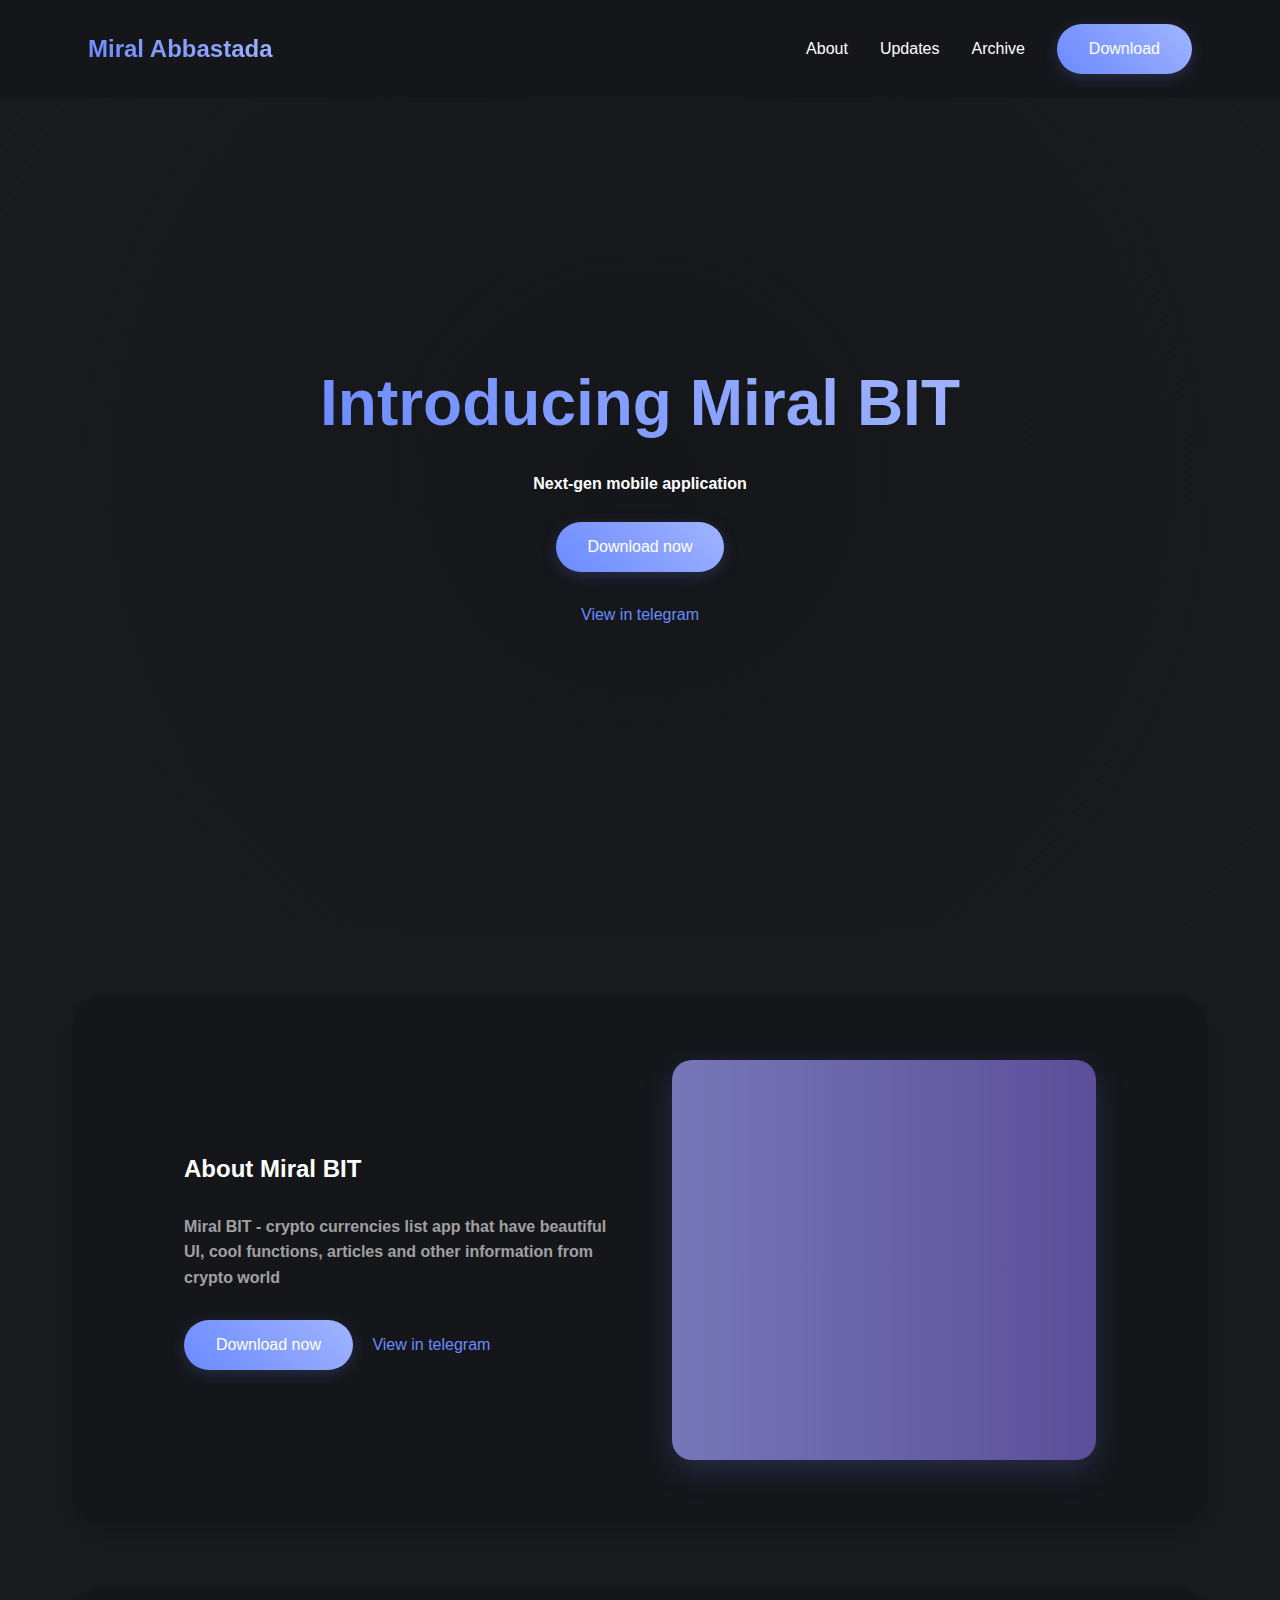
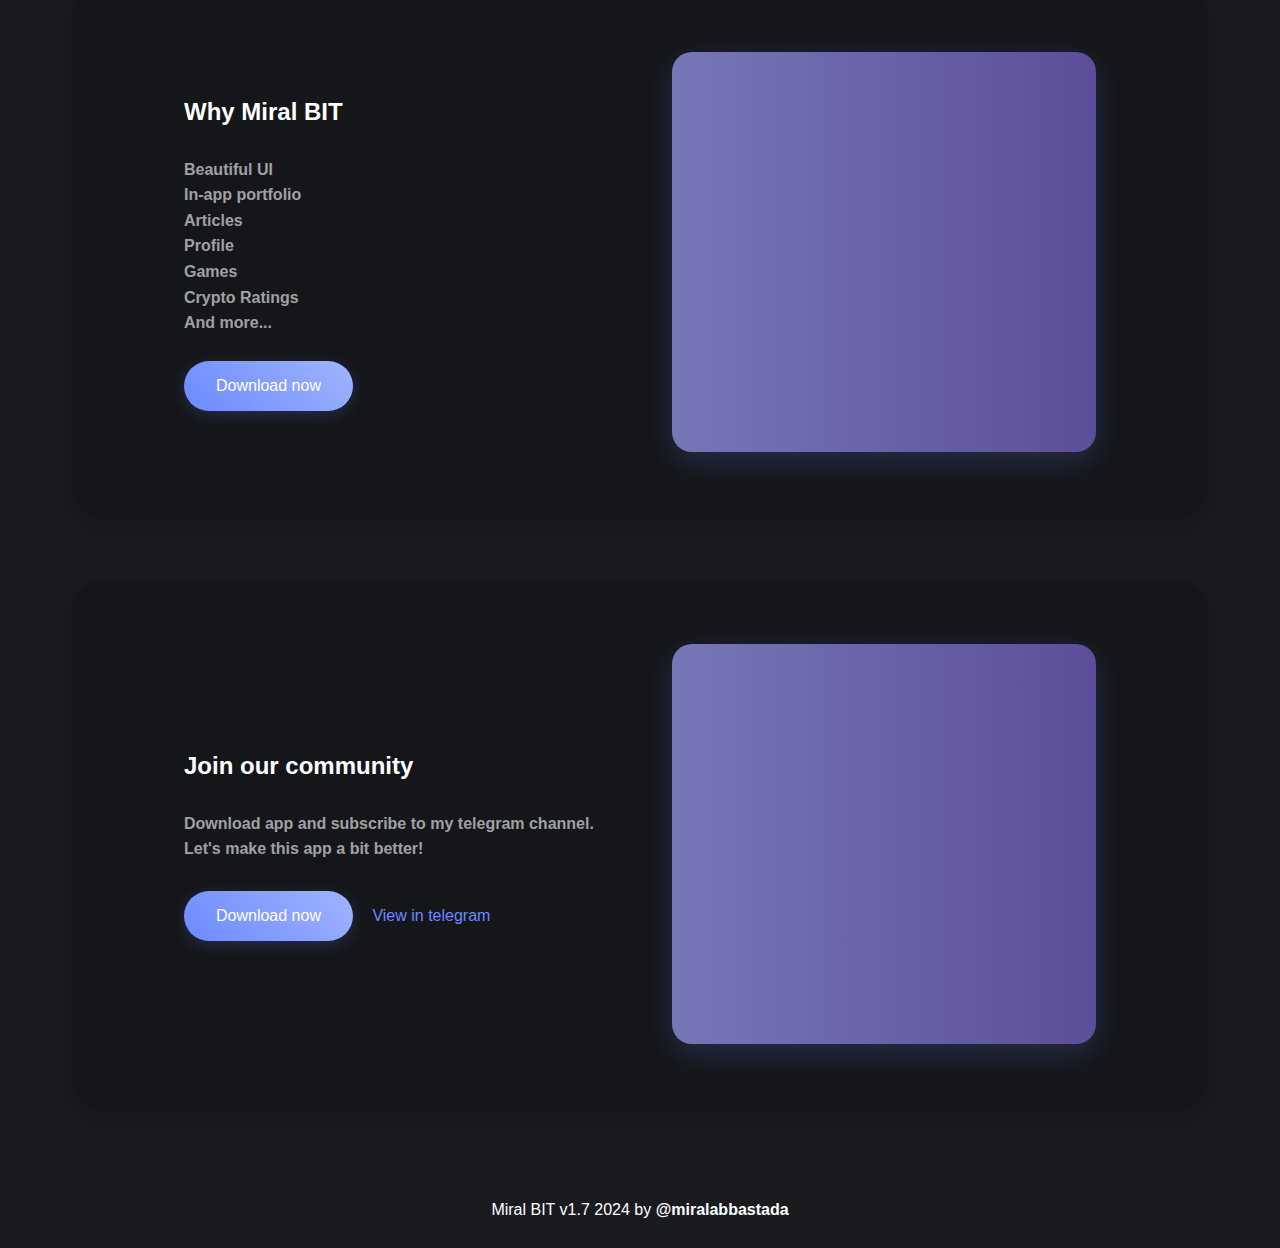
==== index.html @ 4105c6ab "upload files" ====
<!DOCTYPE html>
<html lang="en">
<head>
    <meta charset="UTF-8">
    <meta name="viewport" content="width=device-width, initial-scale=1.0">
    <title>Miral BIT</title>
    <link rel="stylesheet" href="styles.css">
    <link rel="icon" href="Product.png">
</head>
<body>
    <header class="header">
        <div class="container">
            <nav>
                <div class="logo">Miral Abbastada</div>
                <div class="nav-links">
                    <a href="index.html">About</a>
                    <a href="updates.html">Updates</a>
                    <a href="archive.html">Archive</a>
                    <button class="download-btn" onclick="window.open('https://drive.google.com/file/d/17WAjAeZCsKDmV3hzNv9Ml-BXklRe1epw/view?usp=sharing')">Download</button>
                </div>
                <div class="hamburger">
                    <span></span>
                    <span></span>
                    <span></span>
                </div>
            </nav>
        </div>
    </header>

    <main>
        <section class="hero">
            <h1>Introducing Miral BIT</h1>
            <p style="font-weight: bold;">Next-gen mobile application</p>
            <br>
            <button class="download-btn" onclick="window.open('https://drive.google.com/file/d/17WAjAeZCsKDmV3hzNv9Ml-BXklRe1epw/view?usp=sharing')">Download now</button>
            <a href="https://t.me/miralbit" class="telegram-link" style="margin-top: 30px;">View in telegram</a>
        </section>

        <section class="about" id="about">
            <div class="container">
                <div class="content">
                    <h2>About Miral BIT</h2>
                    <br>
                    <p>Miral BIT - crypto currencies list app that have beautiful UI, cool functions, articles and other information from crypto world</p>
                    <br>
                    <button class="download-btn" onclick="window.open('https://drive.google.com/file/d/17WAjAeZCsKDmV3hzNv9Ml-BXklRe1epw/view?usp=sharing')">Download now</button>
                    <a href="https://t.me/miralbit" style="margin-left: 15px;" class="telegram-link">View in telegram</a>
                </div>
                <div class="image-placeholder">
                    <!-- <img src="v.png" alt=""> -->
                </div>
            </div>
        </section>
        
        <section class="features">
            <div class="container">
                <div class="content">
                    <h2>Why Miral BIT</h2>
                    <br>
                    <div>
                        <p>Beautiful UI</p>
                        <p>In-app portfolio</p>
                        <p>Articles</p>
                        <p>Profile</p>
                        <p>Games</p>
                        <p>Crypto Ratings</p>
                        <p>And more...</p>
                    </div>
                    <br>
                    <button class="download-btn" onclick="window.open('https://drive.google.com/file/d/17WAjAeZCsKDmV3hzNv9Ml-BXklRe1epw/view?usp=sharing')">Download now</button>
                </div>
                <div class="image-placeholder">
                    <!-- <img src="s.png" alt=""> -->
                </div>
            </div>
        </section>
        
        <section class="community">
            <div class="container">
                <div class="content">
                    <h2>Join our community</h2>
                    <br>
                    <p>Download app and subscribe to my telegram channel. Let's make this app a bit better!</p>
                    <br>
                    <button class="download-btn" onclick="window.open('https://drive.google.com/file/d/17WAjAeZCsKDmV3hzNv9Ml-BXklRe1epw/view?usp=sharing')">Download now</button>
                    <a href="https://t.me/miralbit" style="margin-left: 15px;" class="telegram-link">View in telegram</a>
                </div>
                <div class="image-placeholder">
                    <!-- <img src="c.png" alt=""> -->
                </div>
            </div>
        </section>
    </main>

    <footer style="padding: 25px;">
        <center><p>Miral BIT v1.7 2024 by <b>@miralabbastada</b></p></center>
    </footer>

    <script src="script.js"></script>
</body>
</html>
---- styles.css ----
:root {
    --primary-color: #6B8AFF;
    --primary-hover: #5574e7;
    --dark-bg: #1A1B1F;
    --darker-bg: #15161a;
    --text-color: #ffffff;
    --text-secondary: rgba(255, 255, 255, 0.7);
    --max-width: 1200px;
    --transition: all 0.3s ease;
}

* {
    margin: 0;
    padding: 0;
    box-sizing: border-box;
}

body {
    font-family: -apple-system, BlinkMacSystemFont, 'Segoe UI', Roboto, Oxygen, Ubuntu, Cantarell, sans-serif;
    background-color: var(--dark-bg);
    color: var(--text-color);
    line-height: 1.6;
}

.container {
    max-width: var(--max-width);
    margin: 0 auto;
    padding: 0 3rem;
}

/* Navigation */
header {
    background-color: var(--darker-bg);
    position: fixed;
    width: 100%;
    top: 0;
    z-index: 9999;
    backdrop-filter: blur(10px);
}

nav {
    display: flex;
    justify-content: space-between;
    align-items: center;
    padding: 1.5rem 0;
    max-width: var(--max-width);
    margin: 0 auto;
}

.logo {
    font-size: 1.5rem;
    font-weight: bold;
    background: linear-gradient(45deg, var(--primary-color), #a0b4ff);
    -webkit-background-clip: text;
    -webkit-text-fill-color: transparent;
    transition: var(--transition);
}

.logo:hover {
    transform: scale(1.05);
}

.nav-links {
    display: flex;
    align-items: center;
    gap: 2rem;
}

.nav-links a {
    color: var(--text-color);
    text-decoration: none;
    position: relative;
    padding: 0.5rem 0;
}

.nav-links a::after {
    content: '';
    position: absolute;
    bottom: 0;
    left: 0;
    width: 0;
    height: 2px;
    background: var(--primary-color);
    transition: var(--transition);
}

.nav-links a:hover::after {
    width: 100%;
}

/* Add hamburger styles */
.hamburger {
    display: none;
    flex-direction: column;
    gap: 5px;
    cursor: pointer;
    z-index: 10000;
}

.hamburger span {
    width: 25px;
    height: 3px;
    background-color: var(--text-color);
    transition: var(--transition);
}

/* Hero Section */
.hero {
    min-height: 100vh;
    display: flex;
    flex-direction: column;
    justify-content: center;
    align-items: center;
    text-align: center;
    padding-top: 80px;
    background: radial-gradient(circle at center, var(--darker-bg) 0%, var(--dark-bg) 100%);
}

.hero h1 {
    font-size: 4rem;
    margin-bottom: 1rem;
    background: linear-gradient(45deg, var(--primary-color), #a0b4ff);
    -webkit-background-clip: text;
    -webkit-text-fill-color: transparent;
    animation: fadeInUp 1s ease;
}

/* Buttons and Links */
.download-btn {
    background: linear-gradient(45deg, var(--primary-color), #a0b4ff);
    color: var(--text-color);
    border: none;
    padding: 1rem 2rem;
    border-radius: 30px;
    cursor: pointer;
    font-size: 1rem;
    transition: var(--transition);
    box-shadow: 0 4px 15px rgba(107, 138, 255, 0.2);
}

.download-btn:hover {
    transform: translateY(-2px);
    box-shadow: 0 6px 20px rgba(107, 138, 255, 0.3);
}

.telegram-link {
    color: var(--primary-color);
    text-decoration: none;
    display: inline-block;
    margin-top: 1rem;
    transition: var(--transition);
    position: relative;
}

.telegram-link:hover {
    color: var(--primary-hover);
    transform: translateY(-2px);
}

/* Sections */
section {
    padding: 4rem 0;
    position: relative;
    margin: 2rem 0;
}

.content {
    animation: fadeIn 1s ease;
}

.image-placeholder {
    background: linear-gradient(45deg, var(--primary-color), #a0b4ff);
    height: 400px;
    border-radius: 20px;
    transition: var(--transition);
    box-shadow: 0 10px 30px rgba(107, 138, 255, 0.2);
    animation: float 6s ease-in-out infinite;
}

.image-placeholder:hover {
    transform: translateY(-10px);
    box-shadow: 0 15px 40px rgba(107, 138, 255, 0.3);
}

/* Animations */
@keyframes fadeIn {
    from { opacity: 0; transform: translateY(20px); }
    to { opacity: 1; transform: translateY(0); }
}

@keyframes float {
    0% { transform: translateY(0); }
    50% { transform: translateY(-20px); }
    100% { transform: translateY(0); }
}

@keyframes fadeInUp {
    from { opacity: 0; transform: translateY(40px); }
    to { opacity: 1; transform: translateY(0); }
}

/* Mobile Menu */
.mobile-menu {
    position: fixed;
    top: 80px;
    left: 0;
    width: 100%;
    background: var(--darker-bg);
    padding: 2rem;
    transform: translateY(-100%);
    transition: var(--transition);
    z-index: 999;
}

.mobile-menu.active {
    transform: translateY(0);
}

/* Responsive Design */
@media (max-width: 768px) {
    .hamburger {
        display: flex;
    }

    .nav-links {
        position: fixed;
        top: 80px;
        left: 0;
        width: 100%;
        background-color: var(--darker-bg);
        padding: 2rem;
        flex-direction: column;
        align-items: center;
        gap: 1.5rem;
        transform: translateY(-150%);
        transition: var(--transition);
    }

    .nav-links.active {
        transform: translateY(0);
    }

    .hero h1 {
        font-size: 2.5rem;
    }

    section {
        padding: 4rem 1rem;
    }

    .image-placeholder {
        height: 300px;
    }
}

@media (max-width: 480px) {
    .hero h1 {
        font-size: 2rem;
    }

    .download-btn {
        padding: 0.8rem 1.5rem;
    }
}

/* Add these new styles and modify existing ones */

.about, .features, .community {
    background-color: var(--darker-bg);
    border-radius: 30px;
    margin: 4rem auto;
    padding: 4rem;
    box-shadow: 0 10px 30px rgba(0, 0, 0, 0.2);
    max-width: calc(var(--max-width) - 4rem);
}

section .container {
    display: flex;
    flex-direction: row;
    align-items: center;
    gap: 4rem;
    margin: 0 auto;
}

.content {
    flex: 1;
    animation: fadeIn 1s ease;
}

.image-placeholder {
    flex: 1;
    background: linear-gradient(90deg, rgb(118, 119, 184), rgb(92, 78, 153));
    height: 400px;
    border-radius: 20px;
    transition: var(--transition);
    box-shadow: 0 10px 30px rgba(107, 138, 255, 0.2);
    animation: float 6s ease-in-out infinite;
}


/* Update the media query for responsive design */
@media (max-width: 768px) {
    section .container {
        flex-direction: column;
        gap: 2rem;
    }

    .about, .features, .community {
        padding: 2rem;
        margin: 2rem 1rem;
    }

    .image-placeholder {
        width: 100%;
        height: 300px;
    }
}

@media (max-width: 480px) {
    .about, .features, .community {
        padding: 1.5rem;
        margin: 1.5rem 1rem;
    }

    .container {
        padding: 0 1rem;
    }
} 

.content p{
    color: rgba(255,255,255,0.6);
    font-weight: bold;
}

ul{
    list-style-type: none;
    color: rgba(255,255,255,0.6);
    font-weight: bold;
}

.updates-list {
    padding: 2rem 0;
}

.update-card {
    background-color: var(--darker-bg);
    border-radius: 20px;
    padding: 2rem;
    margin: 2rem 0;
    box-shadow: 0 10px 30px rgba(0, 0, 0, 0.2);
    animation: fadeIn 1s ease;
}

.update-card h3 {
    color: var(--primary-color);
    margin-bottom: 0.5rem;
}

.update-card .date {
    color: var(--text-secondary);
    font-size: 0.9rem;
    margin-bottom: 1rem;
}

.update-card ul {
    list-style-type: none;
    margin: 0;
    padding: 0;
}

.update-card ul li {
    color: var(--text-secondary);
    margin: 0.5rem 0;
    padding-left: 1.5rem;
    position: relative;
}

.update-card ul li::before {
    content: "•";
    color: var(--primary-color);
    position: absolute;
    left: 0;
}

@media (max-width: 768px) {
    .update-card {
        margin: 1rem;
        padding: 1.5rem;
    }
}
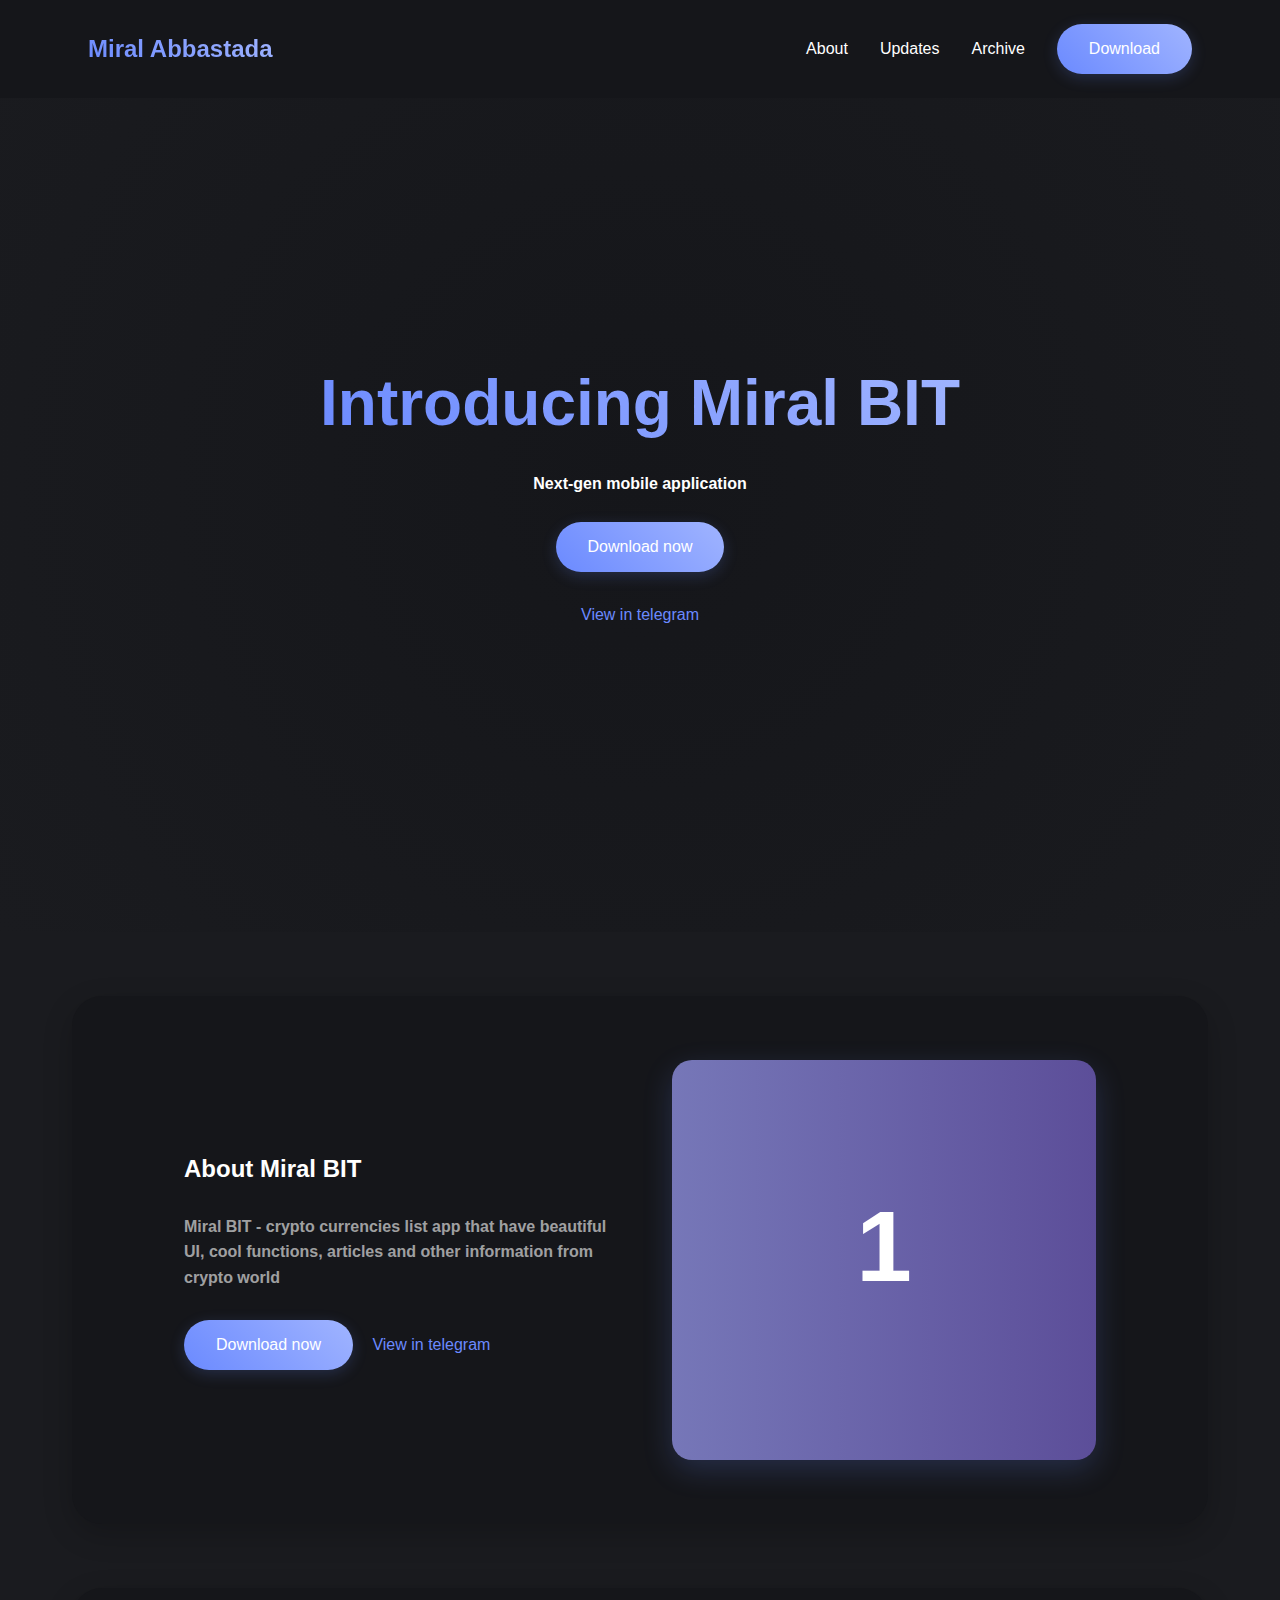
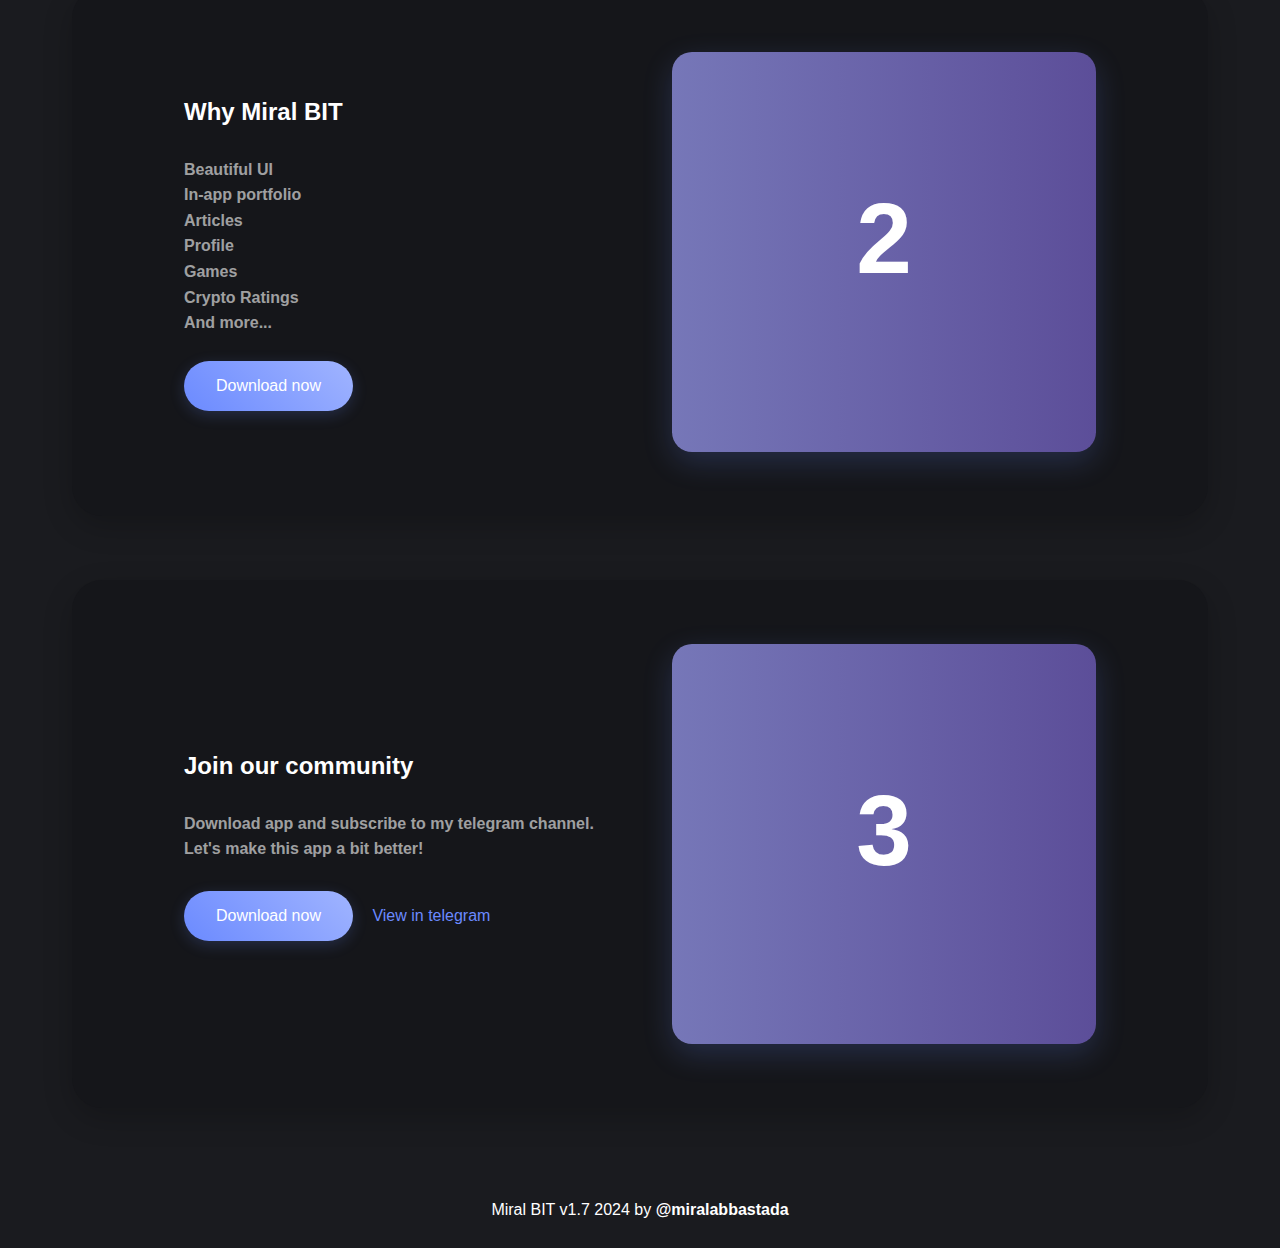
==== commit d1deaeda: "Update index.html" ====
--- a/index.html
+++ b/index.html
@@ -48,6 +48,7 @@
                 </div>
                 <div class="image-placeholder">
                     <!-- <img src="v.png" alt=""> -->
+                    <h1>1</h1>
                 </div>
             </div>
         </section>
@@ -71,6 +72,7 @@
                 </div>
                 <div class="image-placeholder">
                     <!-- <img src="s.png" alt=""> -->
+                    <h1>2</h1>
                 </div>
             </div>
         </section>
@@ -87,6 +89,7 @@
                 </div>
                 <div class="image-placeholder">
                     <!-- <img src="c.png" alt=""> -->
+                    <h1>3</h1>
                 </div>
             </div>
         </section>
@@ -98,4 +101,4 @@
 
     <script src="script.js"></script>
 </body>
-</html> +</html> 
--- a/styles.css
+++ b/styles.css
@@ -26,6 +26,12 @@
     max-width: var(--max-width);
     margin: 0 auto;
     padding: 0 3rem;
+}
+
+.image-placeholder h1{
+    font-size: 100px;
+    margin-top: 25%;
+    text-align: center;
 }
 
 /* Navigation */
@@ -387,4 +393,4 @@
         margin: 1rem;
         padding: 1.5rem;
     }
-}+}
